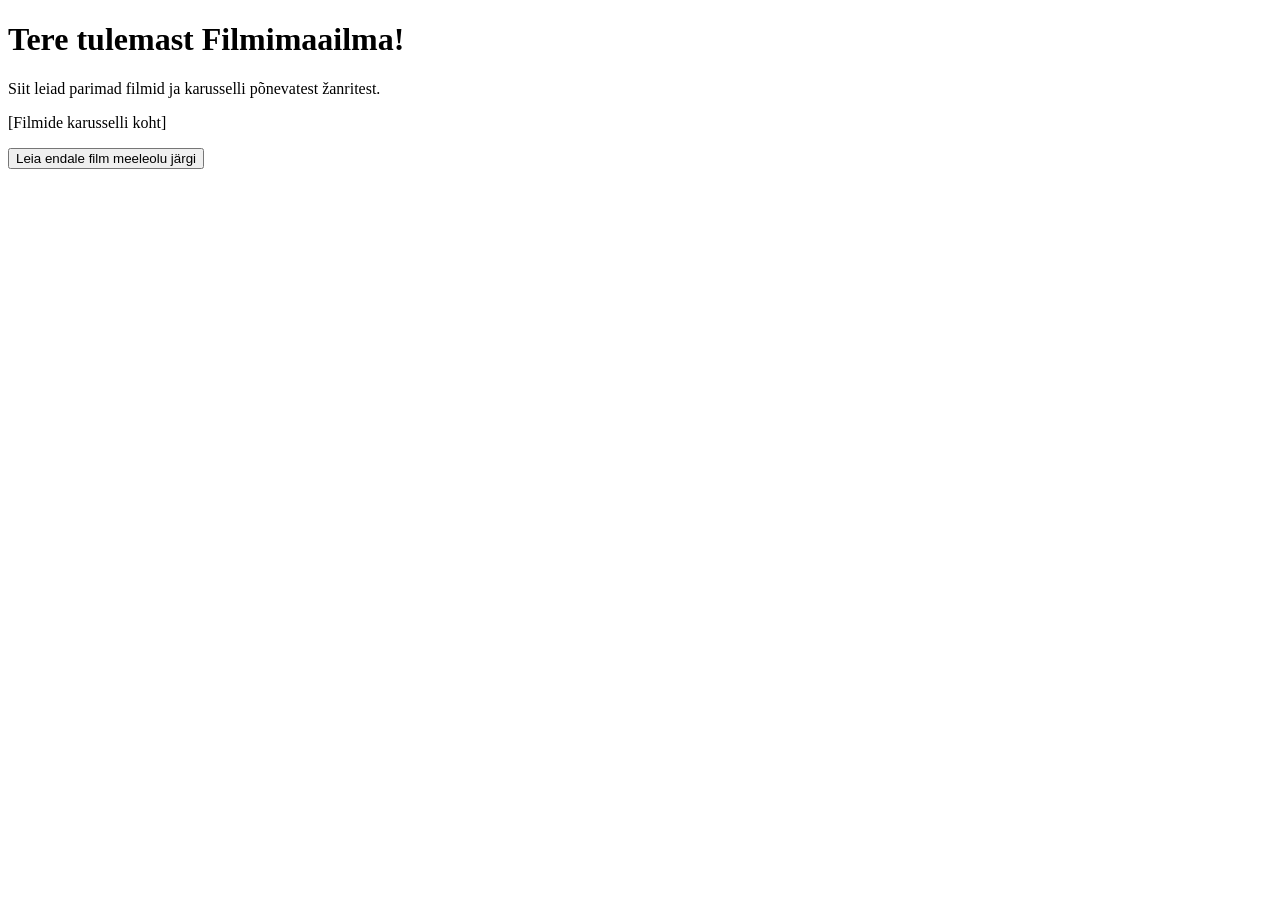
==== index.html @ fdf91d76 "Lisasin HTML baasfailid" ====
<!DOCTYPE html>
<html lang="et">
<head>
    <meta charset="UTF-8">
    <meta name="viewport" content="width=device-width, initial-scale=1.0">
    <title>Filmimaailm - Avaleht</title>
</head>
<body>

    <h1>Tere tulemast Filmimaailma!</h1>
    <p>Siit leiad parimad filmid ja karusselli põnevatest žanritest.</p>
   
    <!-- Siia kohta tuleb hiljem filmide karussell -->
    <p>[Filmide karusselli koht]</p>

    <!-- Plaanis märgitud nupp keskel, mis viib küsitluse lehele -->
    <p>
        <a href="kusitlus.html"><button>Leia endale film meeleolu järgi</button></a>
    </p>

</body>
</html>
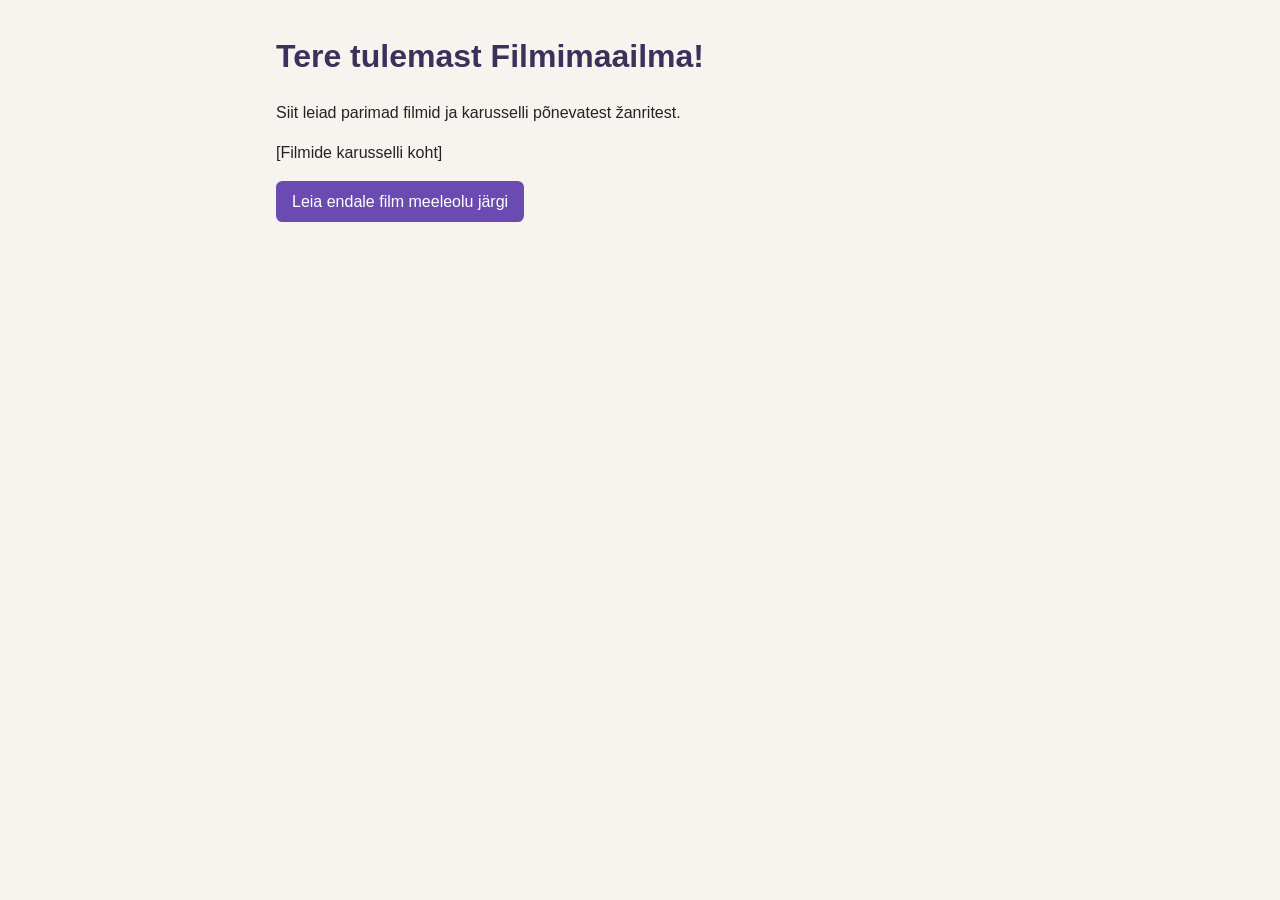
==== commit 828c127e: "Lisa stiil baasfailidele" ====
--- a/index.html
+++ b/index.html
@@ -4,6 +4,7 @@
     <meta charset="UTF-8">
     <meta name="viewport" content="width=device-width, initial-scale=1.0">
     <title>Filmimaailm - Avaleht</title>
+    <link rel="stylesheet" href="style.css">
 </head>
 <body>
 
@@ -15,7 +16,7 @@
 
     <!-- Plaanis märgitud nupp keskel, mis viib küsitluse lehele -->
     <p>
-        <a href="kusitlus.html"><button>Leia endale film meeleolu järgi</button></a>
+        <a href="kysitlus.html"><button>Leia endale film meeleolu järgi</button></a>
     </p>
 
 </body>
--- a/style.css
+++ b/style.css
@@ -0,0 +1,50 @@
+* {
+    box-sizing: border-box;
+}
+
+body {
+    max-width: 760px;
+    margin: 0 auto;
+    padding: 2rem 1rem;
+    color: #242424;
+    background: #f7f4ef;
+    font-family: Arial, sans-serif;
+    line-height: 1.5;
+}
+
+h1 {
+    margin-top: 0;
+    color: #3d315b;
+}
+
+h3 {
+    margin-top: 2rem;
+    color: #3d315b;
+}
+
+a {
+    color: #6b4bb1;
+}
+
+button {
+    padding: 0.7rem 1rem;
+    border: 0;
+    border-radius: 0.4rem;
+    color: #fff;
+    background: #6b4bb1;
+    font-size: 1rem;
+    cursor: pointer;
+}
+
+button:hover {
+    background: #563a91;
+}
+
+label {
+    display: inline-block;
+    margin: 0.35rem 0;
+}
+
+input {
+    margin-right: 0.4rem;
+}
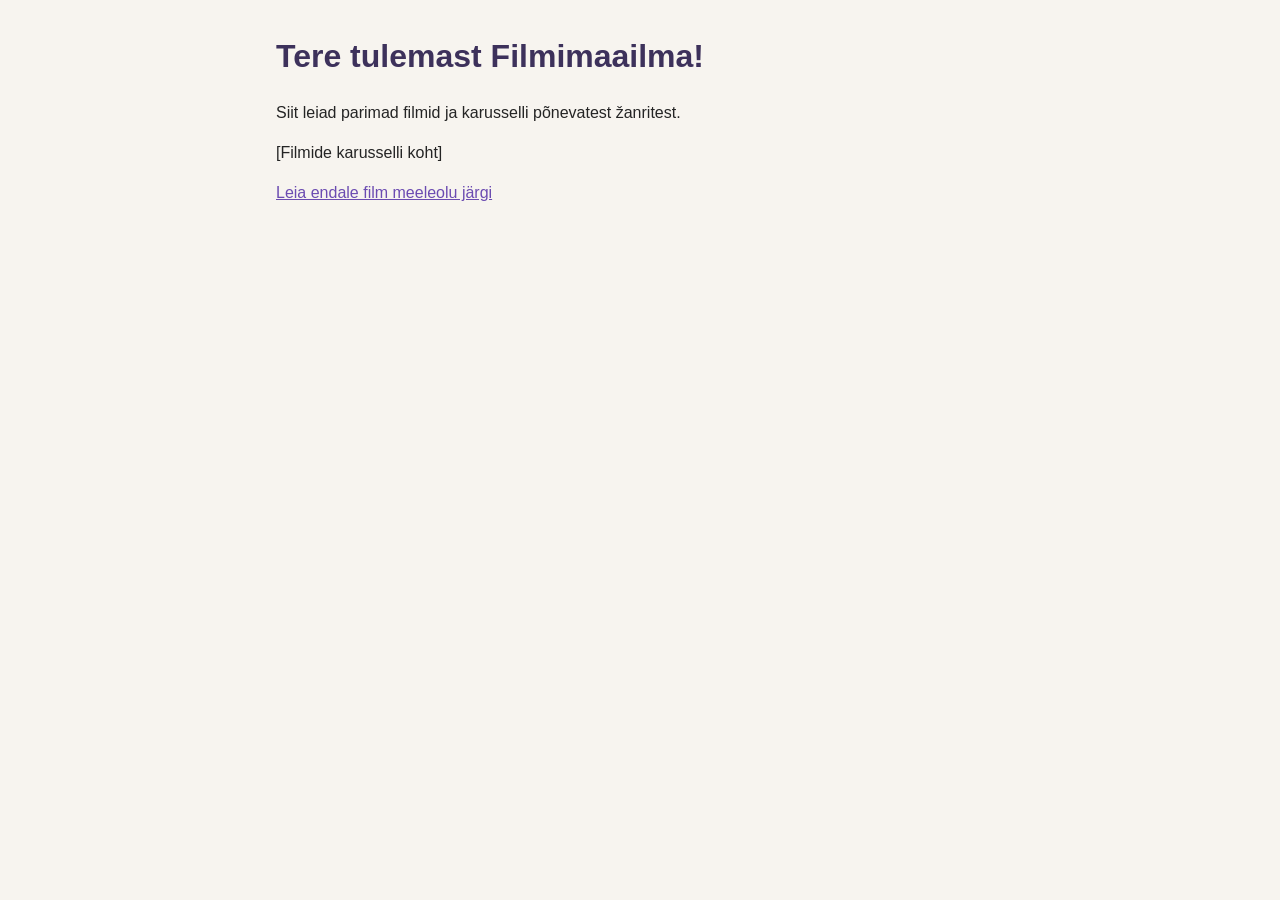
==== commit e74ae266: "Parandasin avalehe lingi" ====
--- a/index.html
+++ b/index.html
@@ -16,8 +16,8 @@
 
     <!-- Plaanis märgitud nupp keskel, mis viib küsitluse lehele -->
     <p>
-        <a href="kysitlus.html"><button>Leia endale film meeleolu järgi</button></a>
+        <a class="nupp" href="kysitlus.html">Leia endale film meeleolu järgi</a>
     </p>
 
 </body>
-</html>+</html>
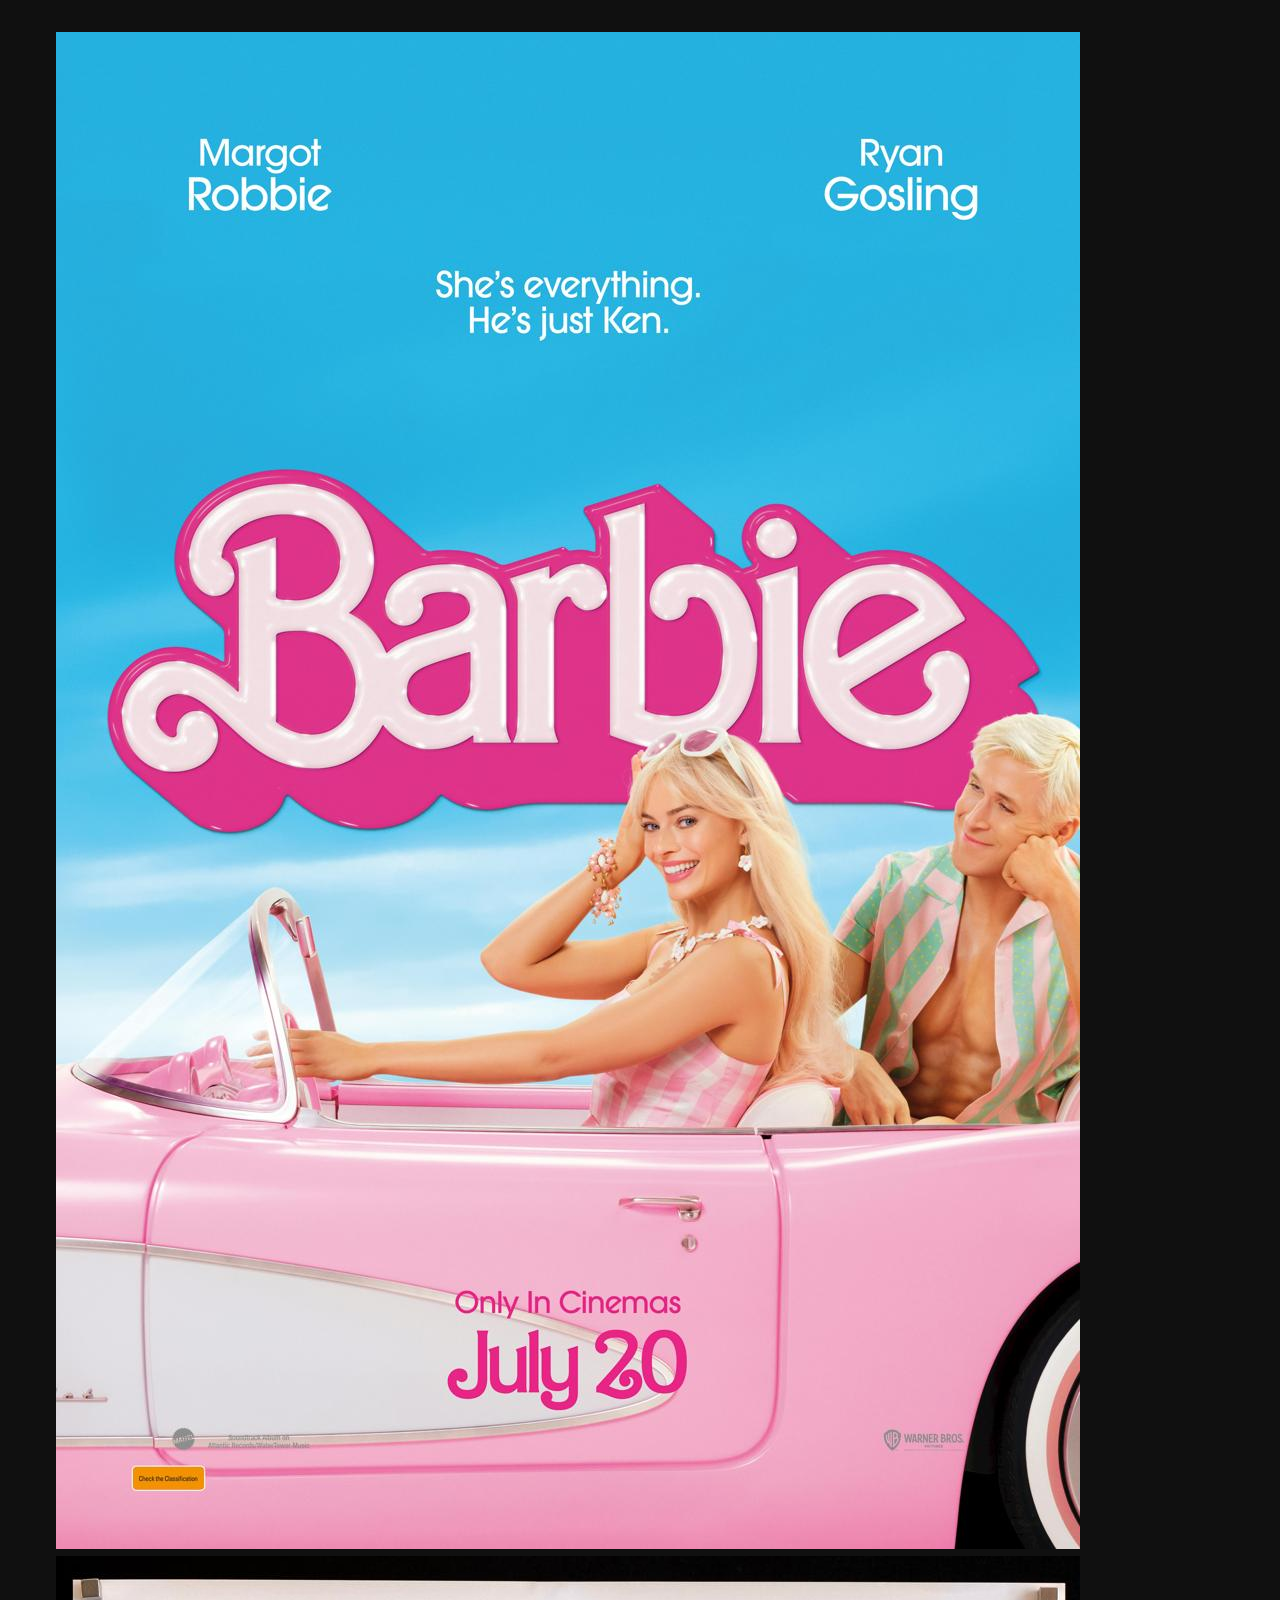
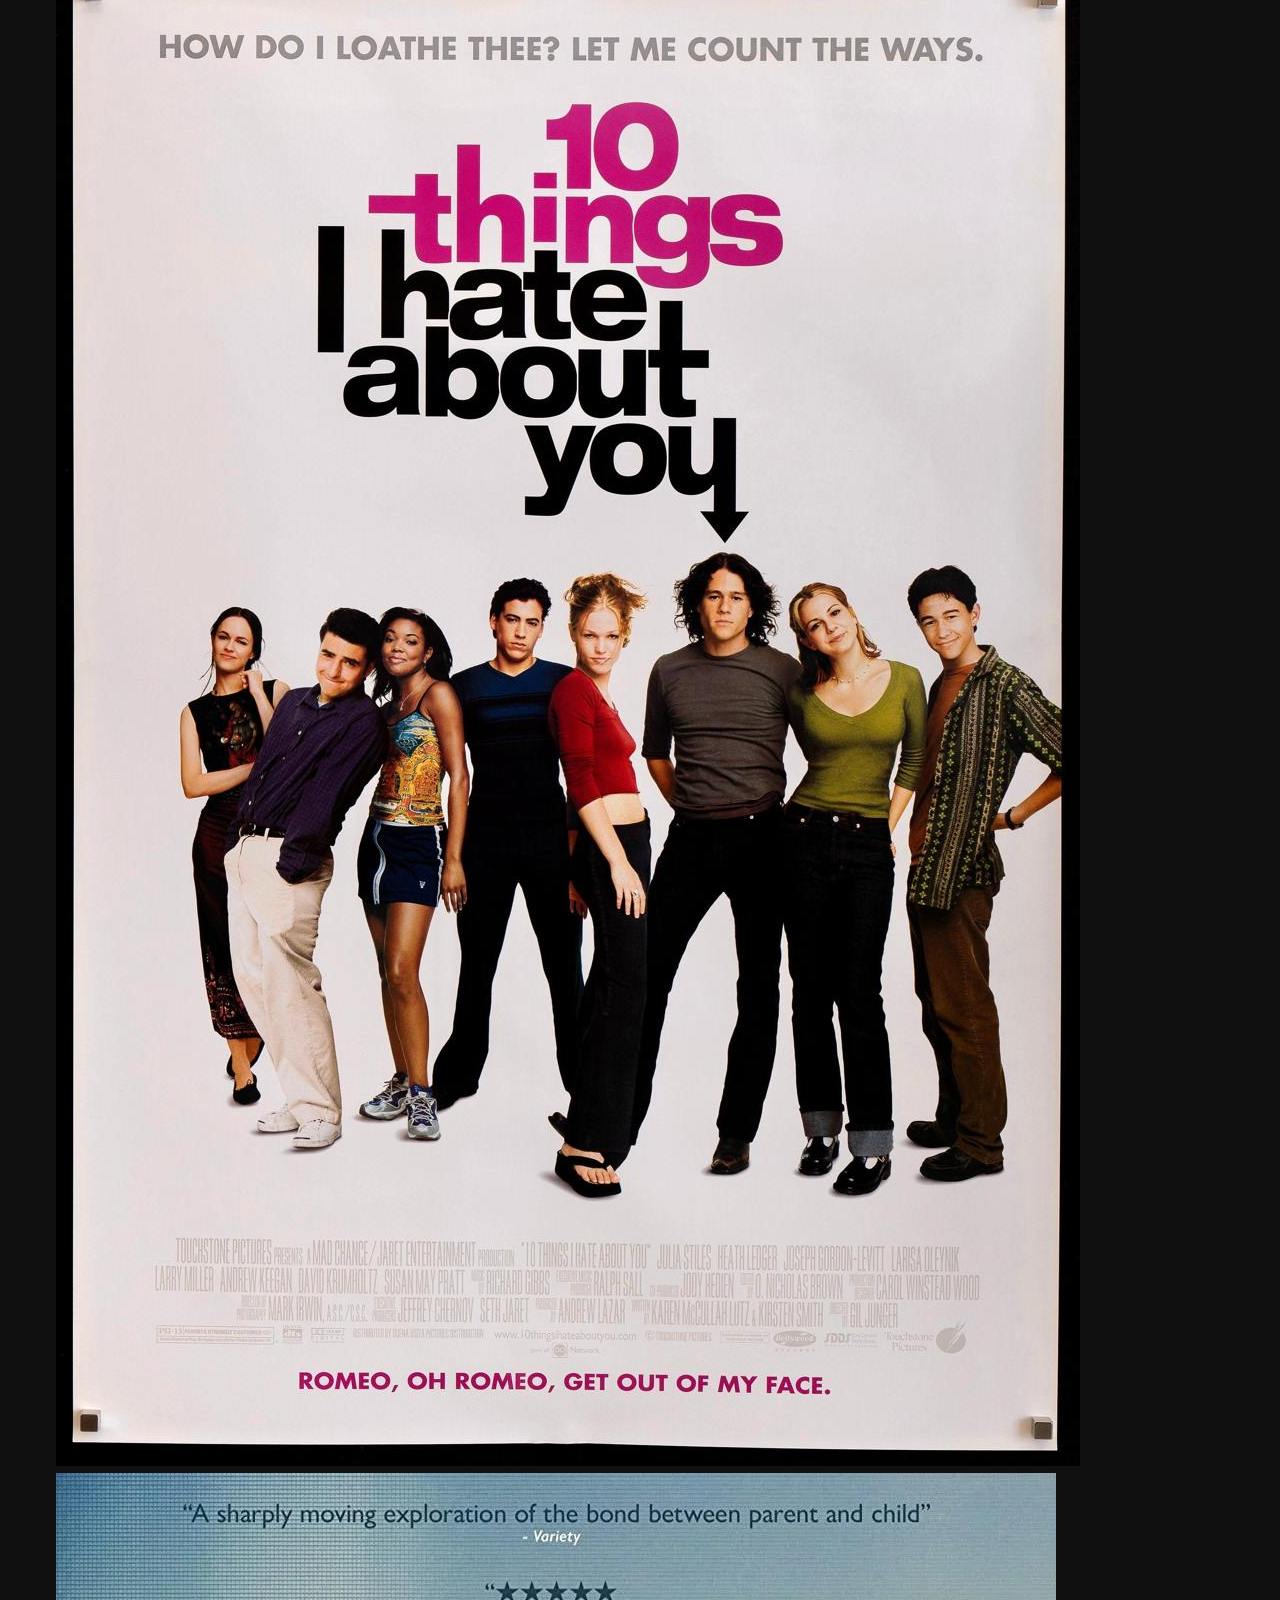
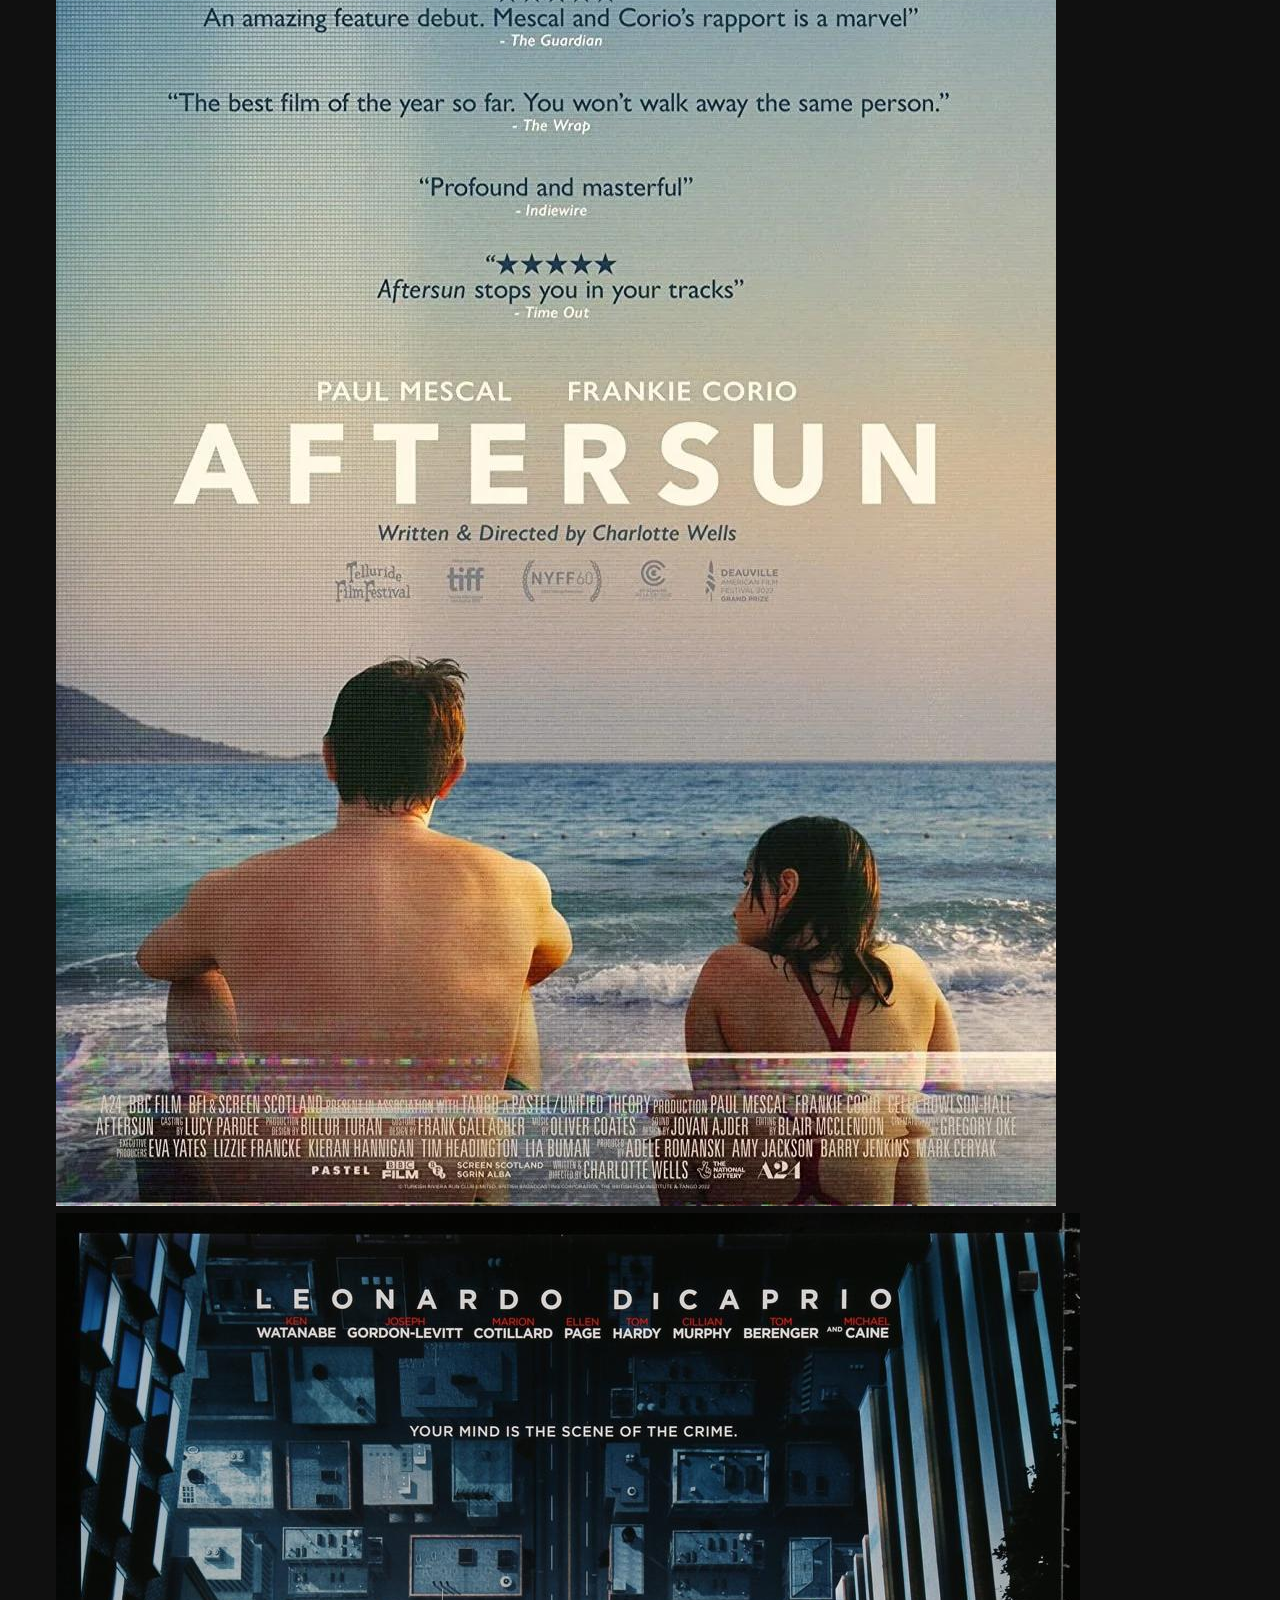
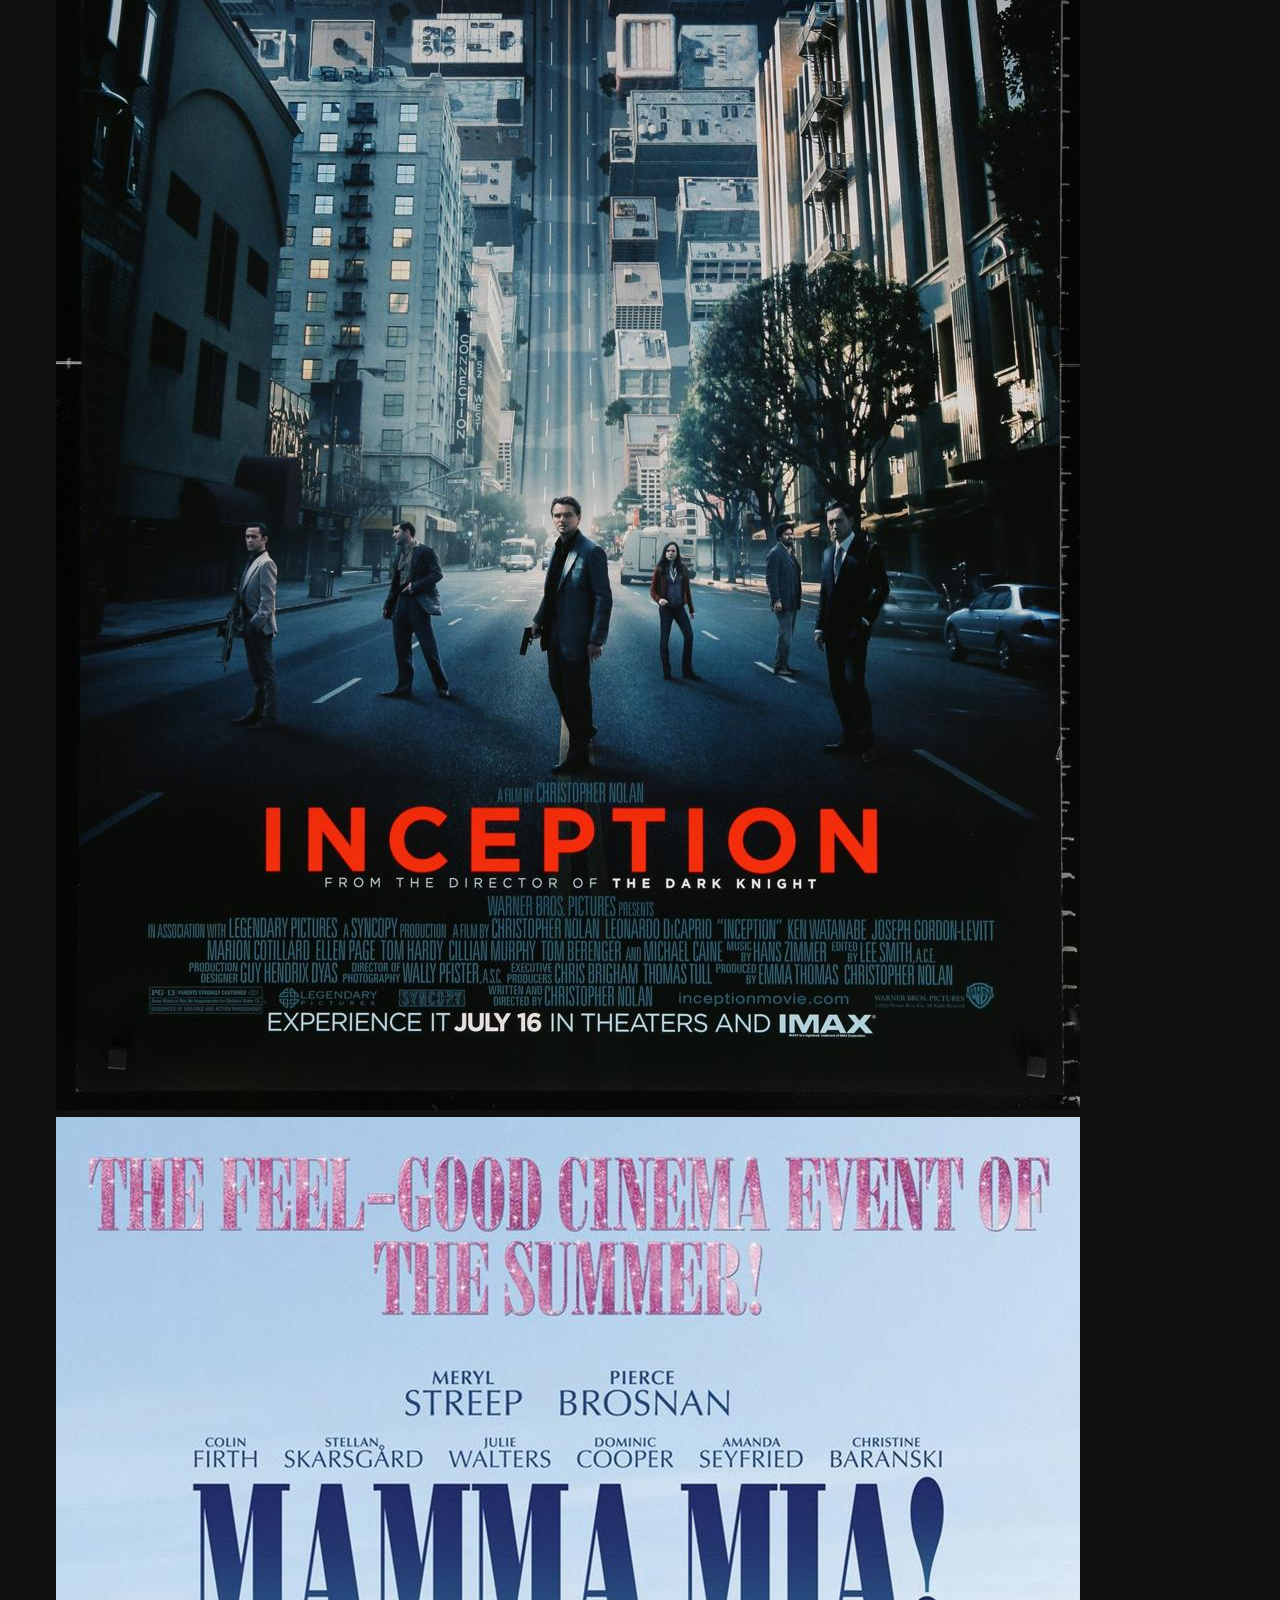
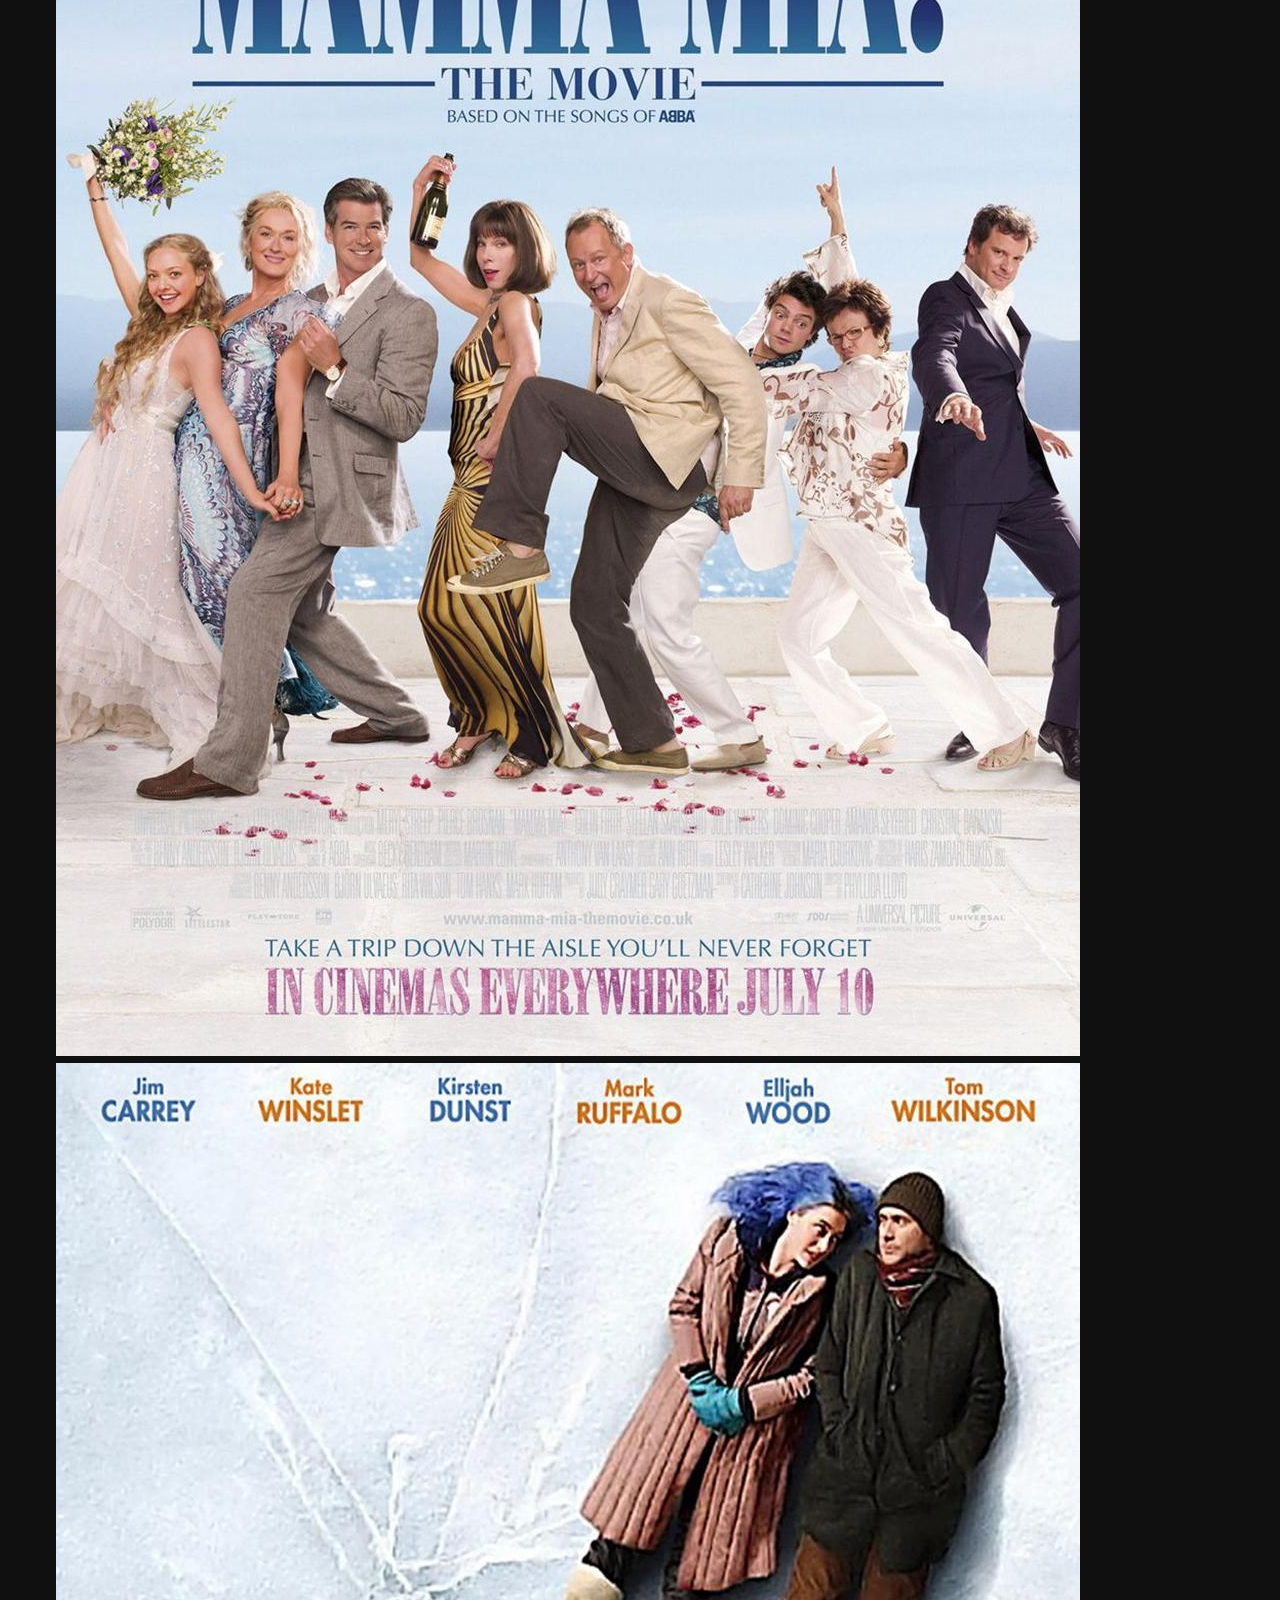
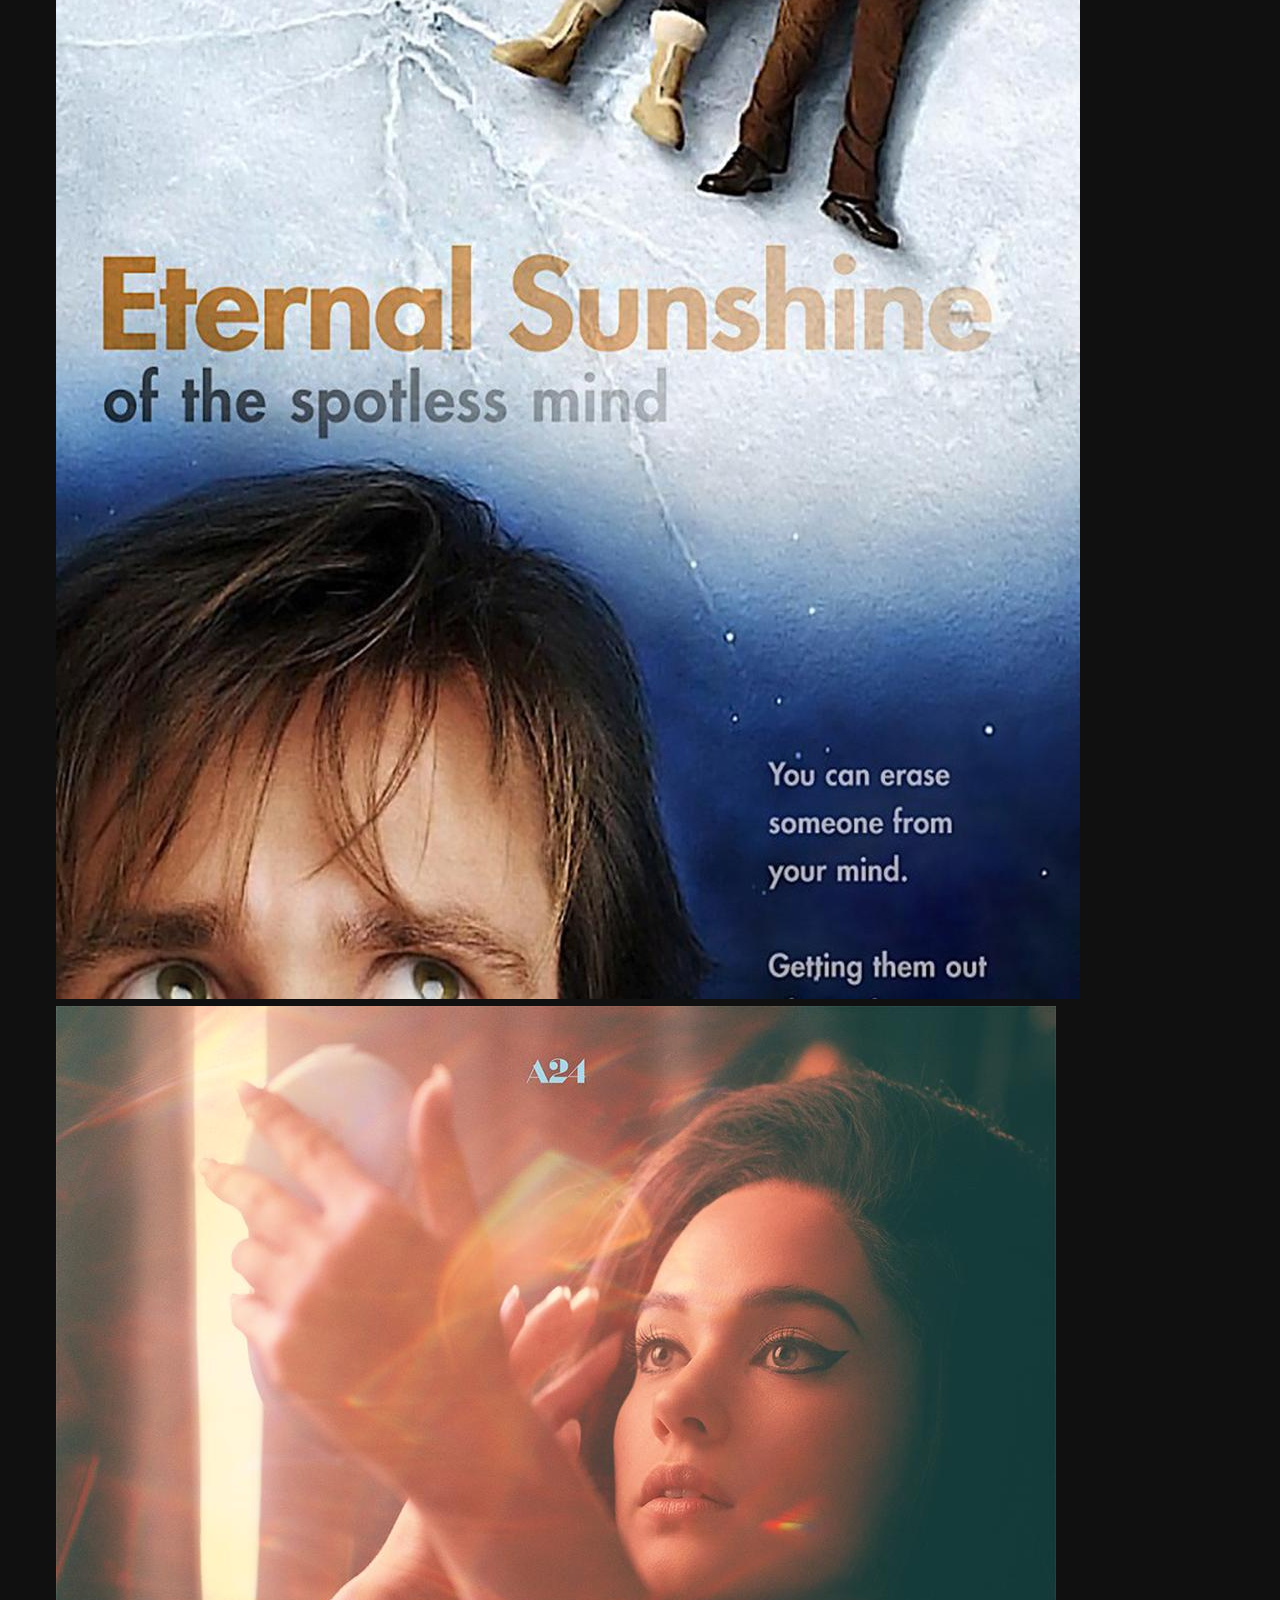
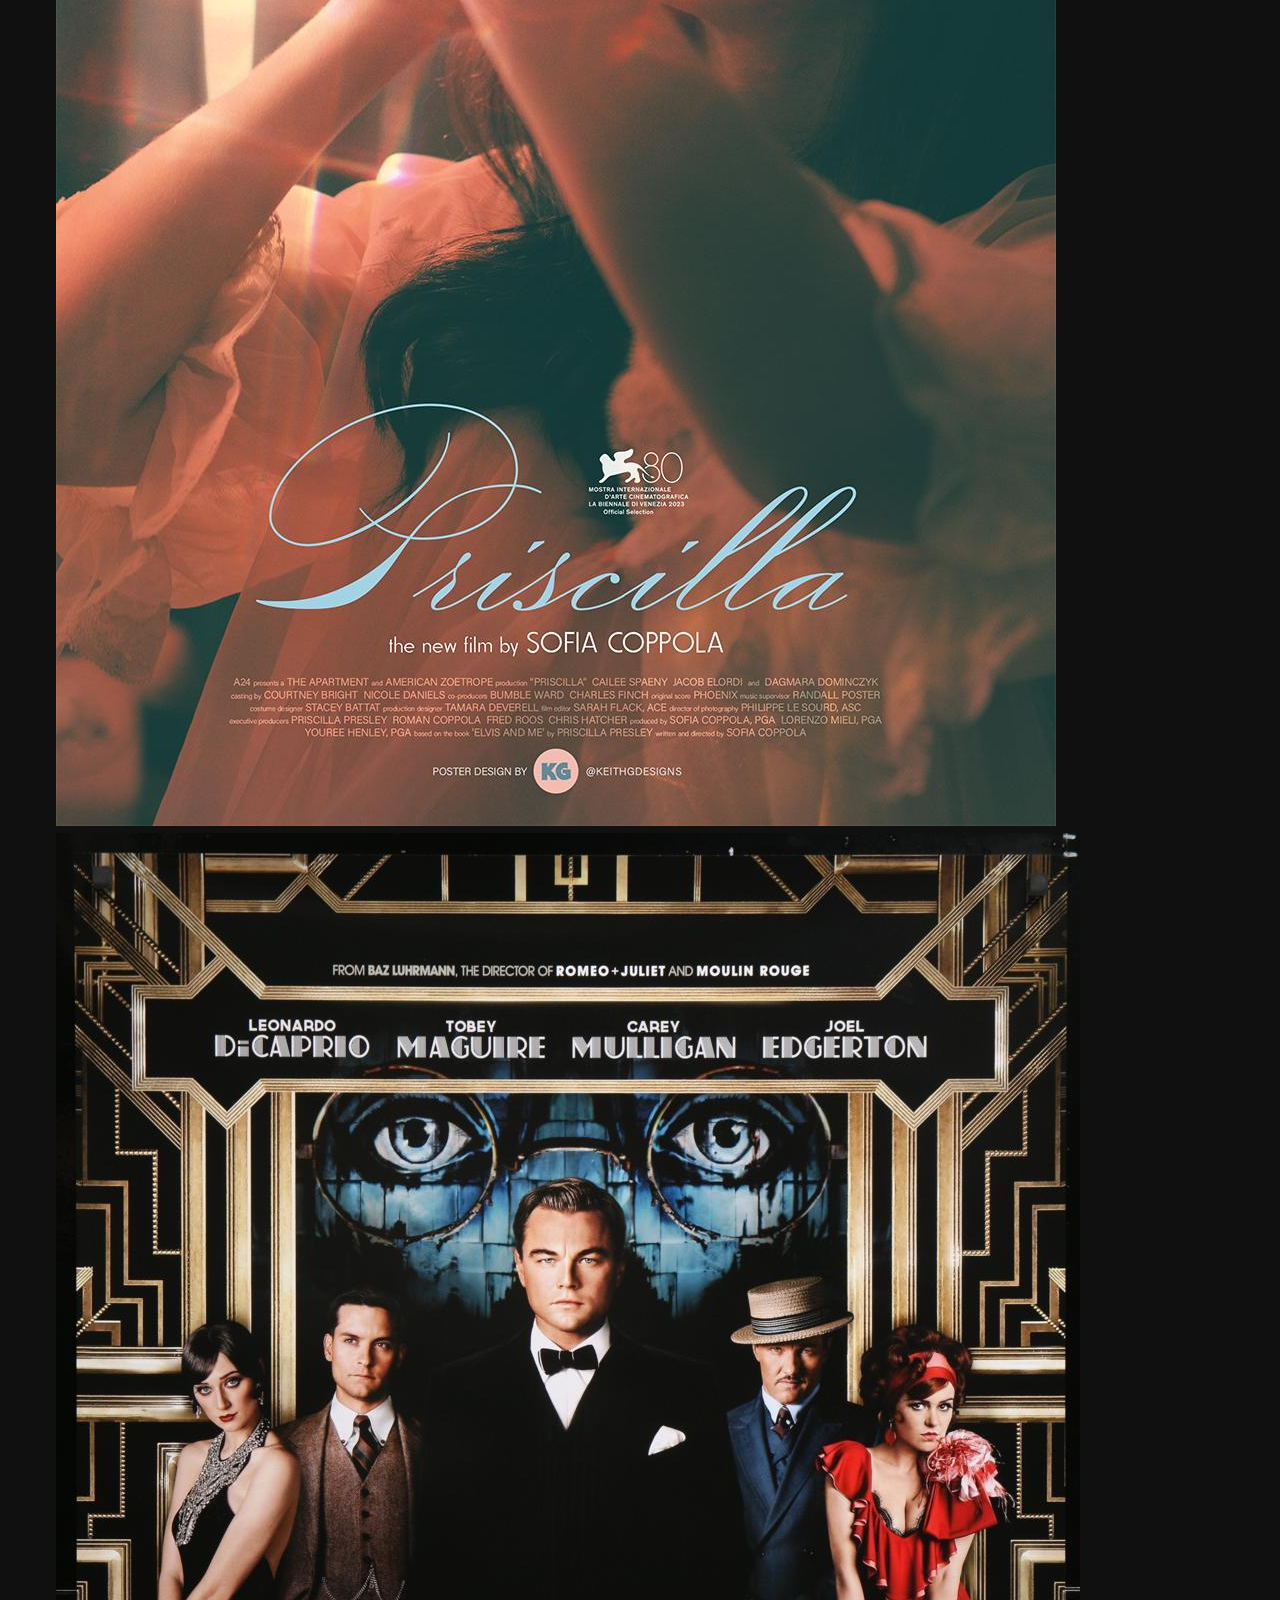
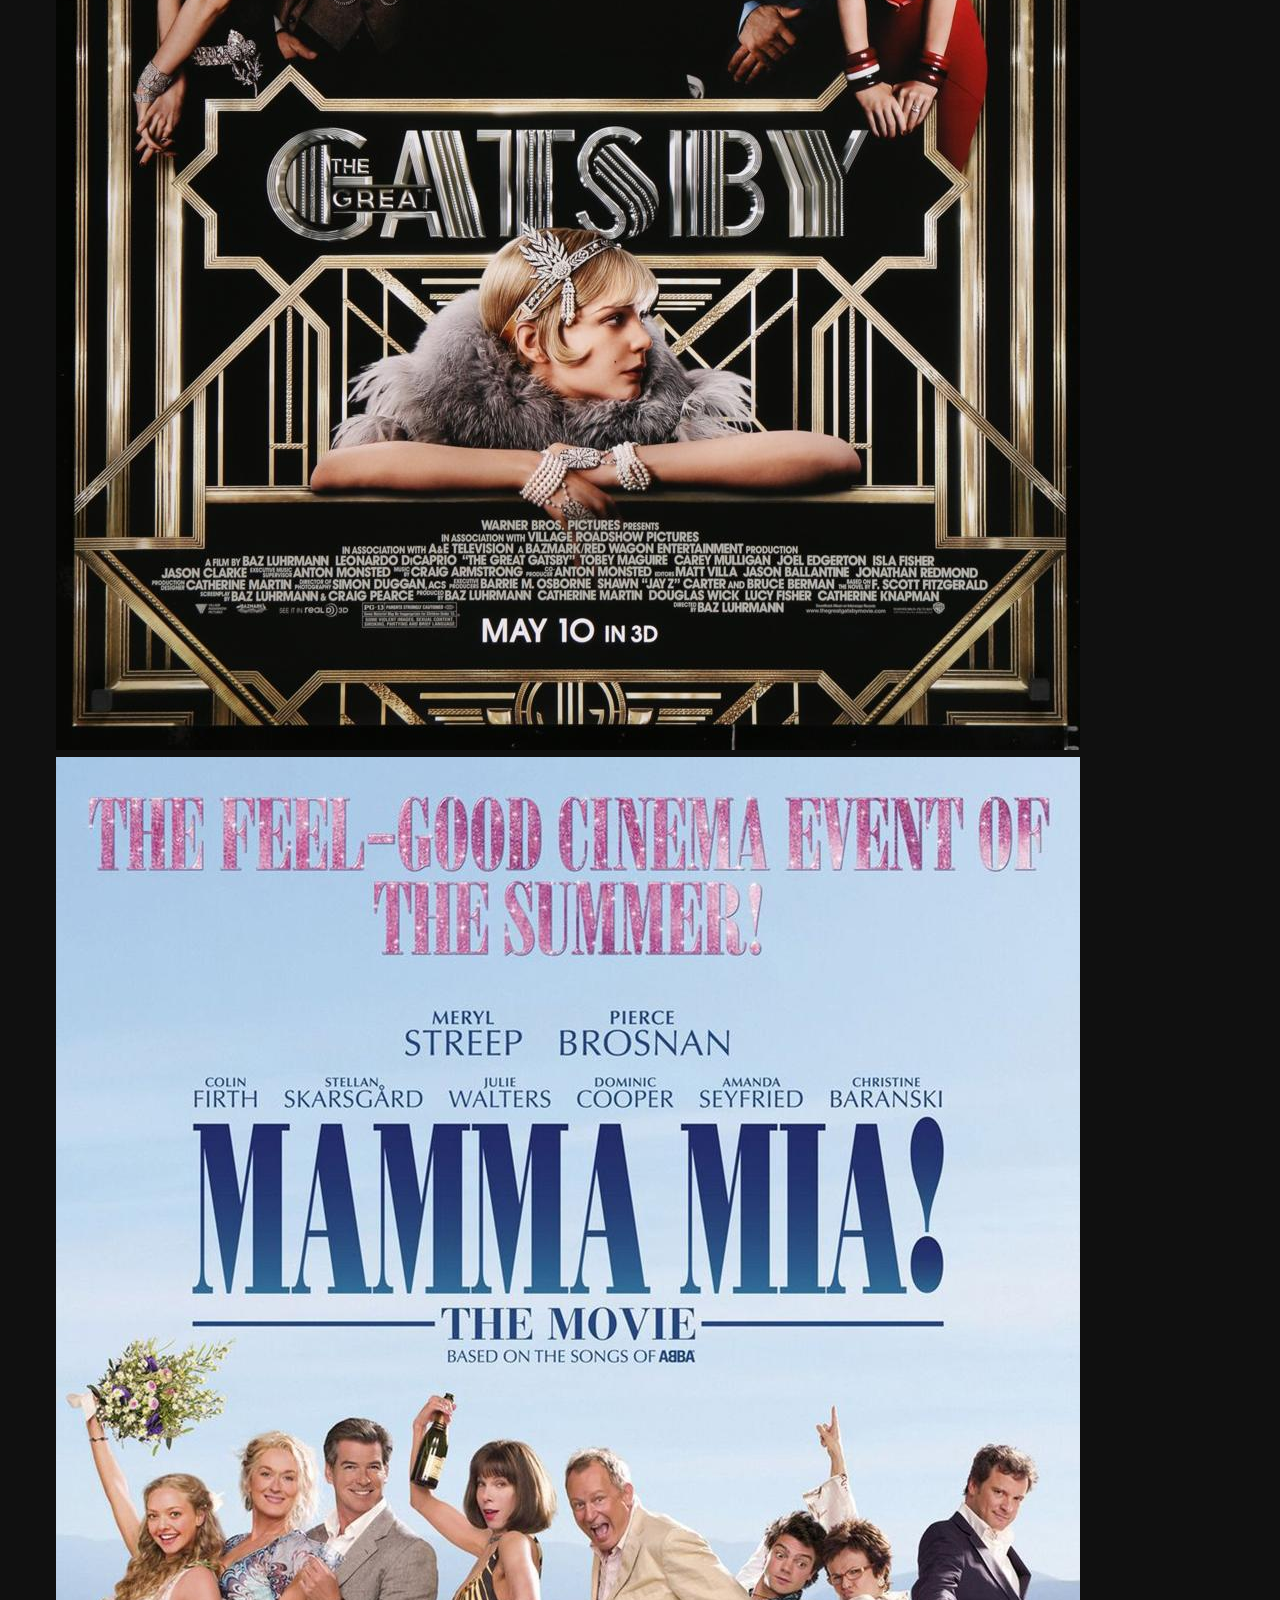
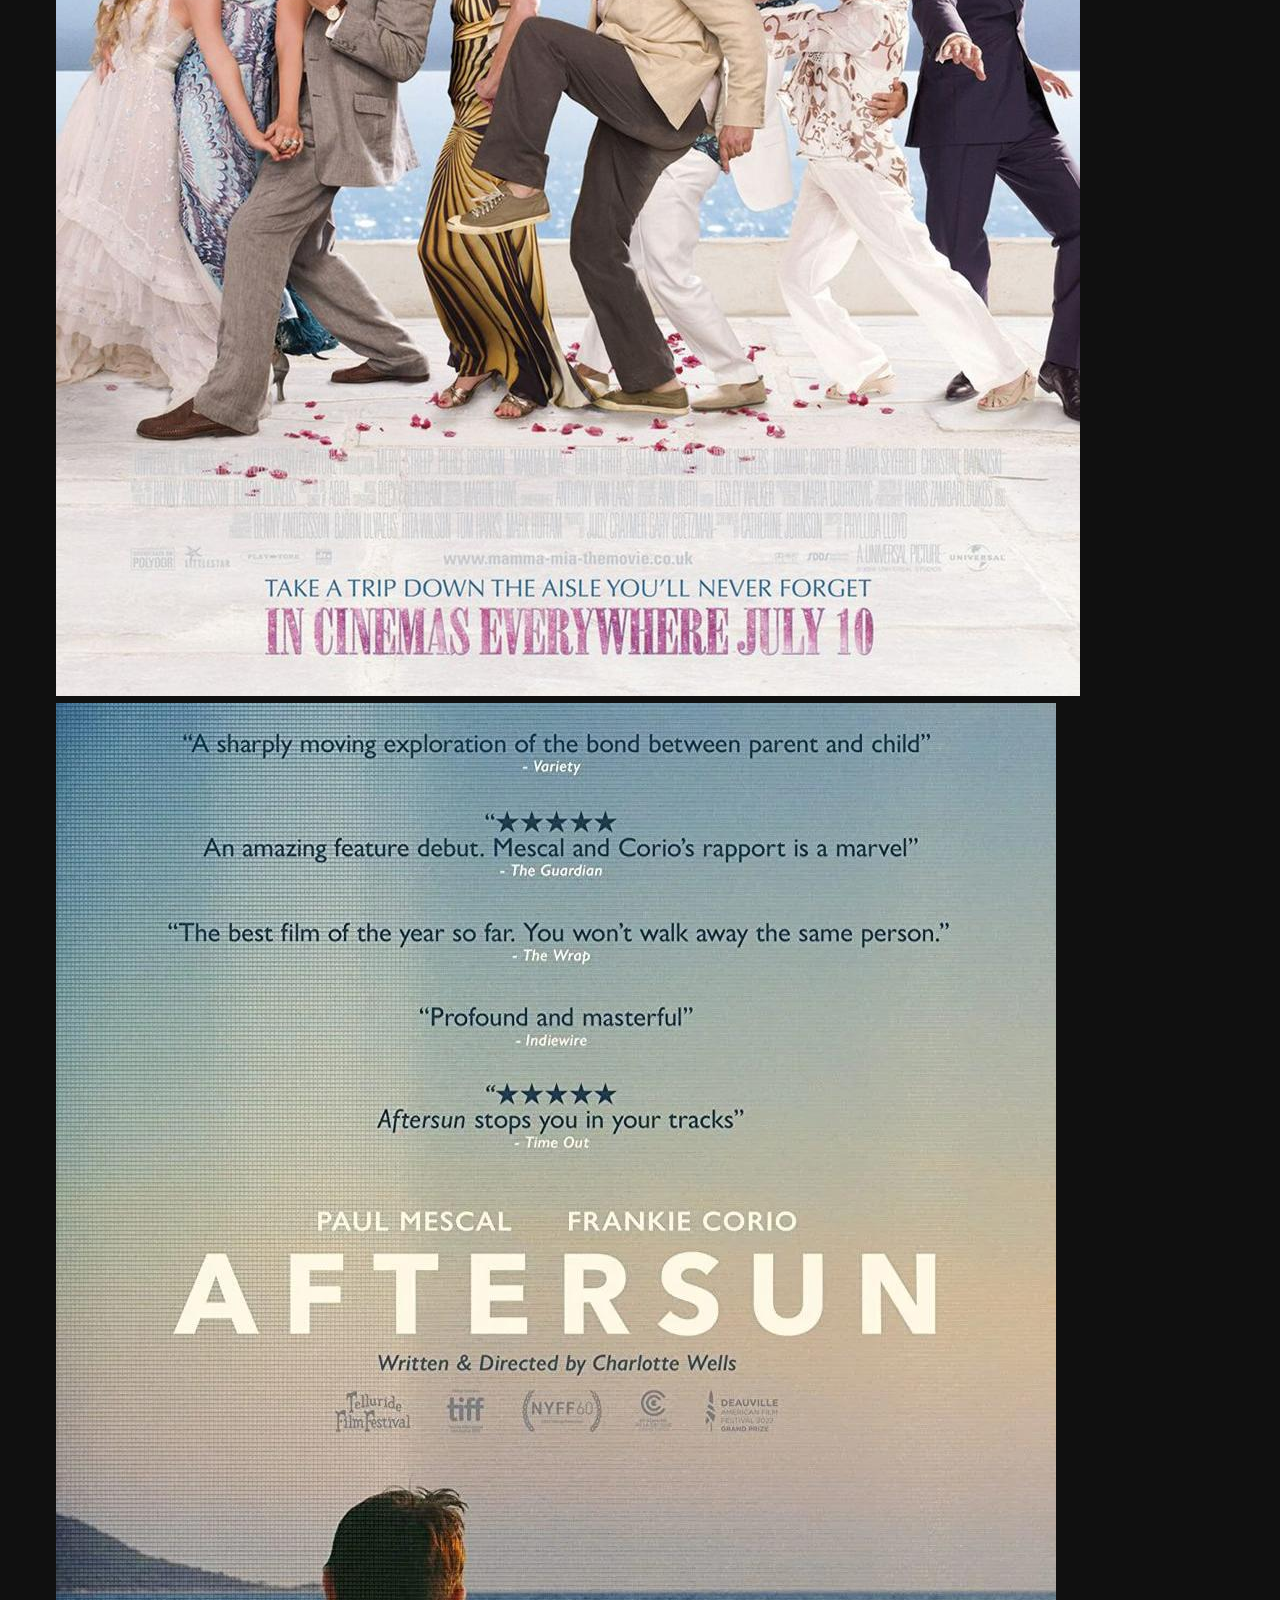
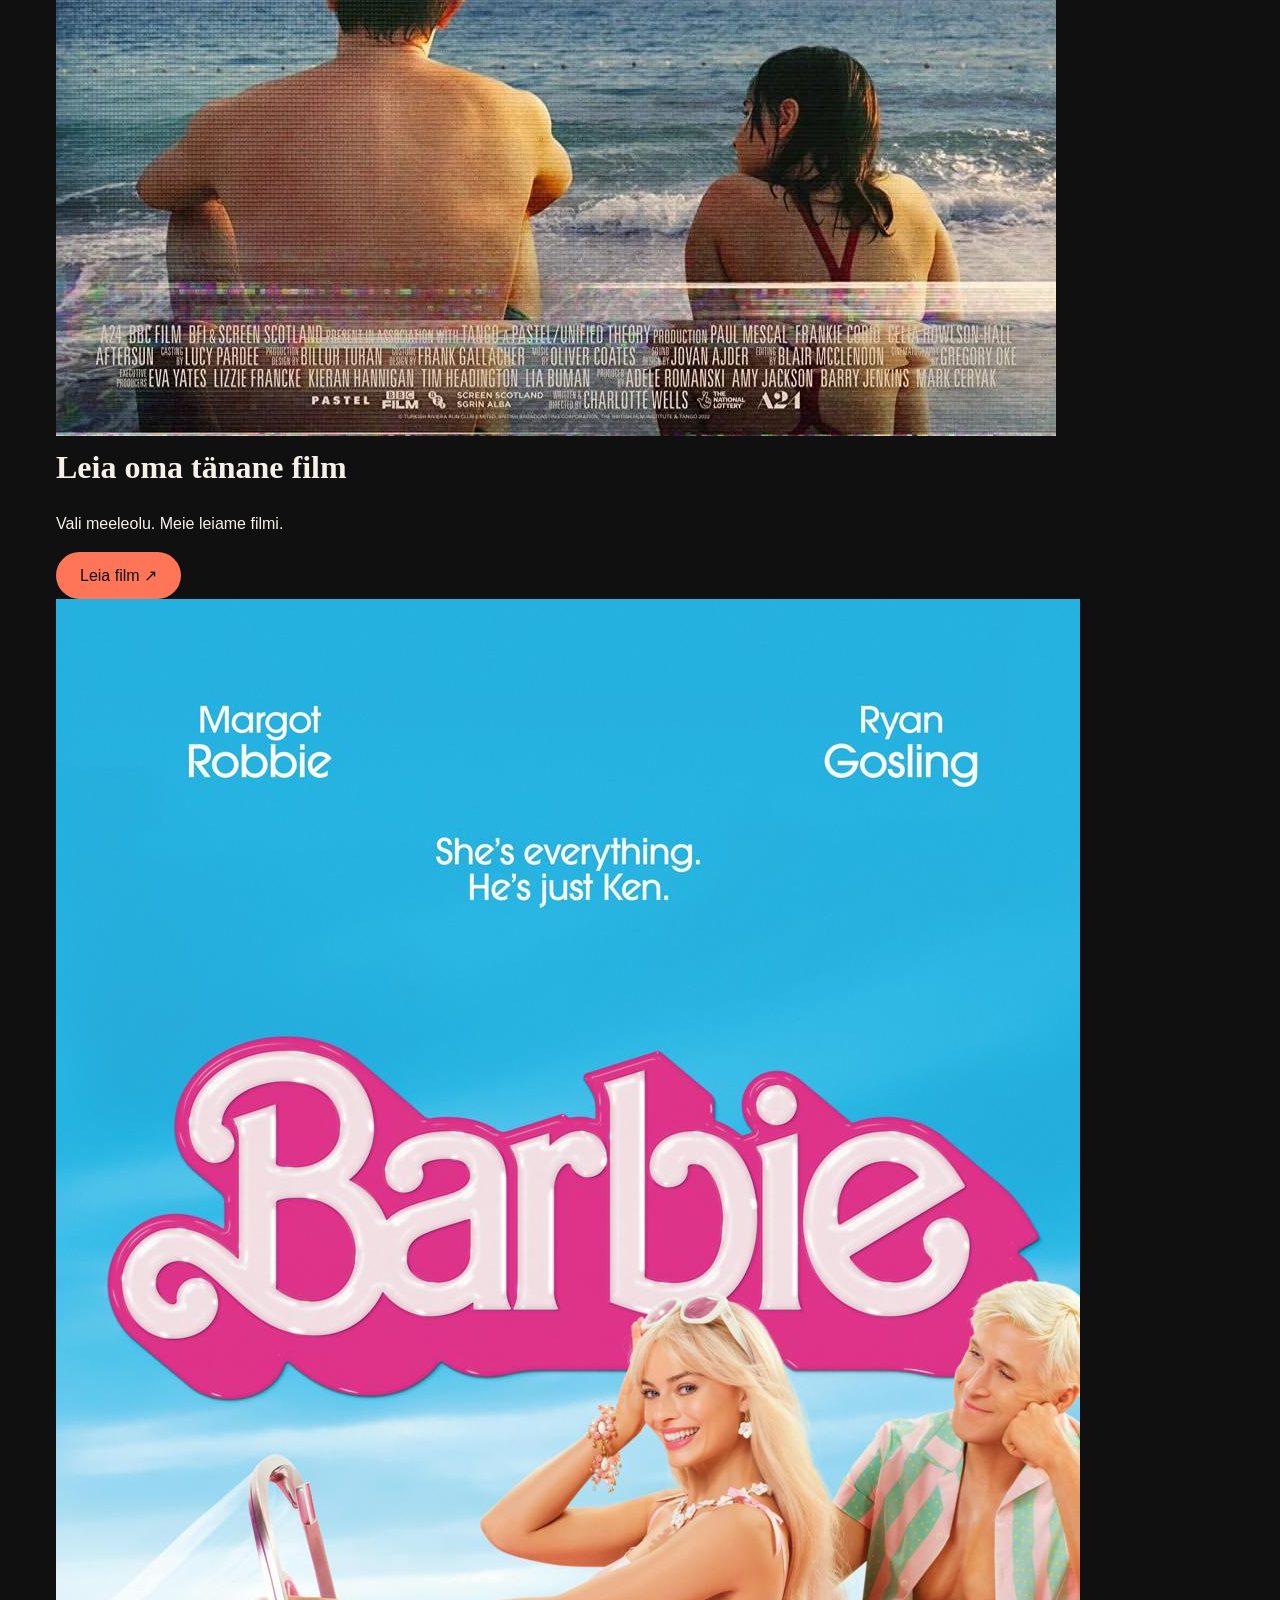
==== commit df369771: "Kujundasin avalehe Figma järgi" ====
--- a/index.html
+++ b/index.html
@@ -8,16 +8,54 @@
 </head>
 <body>
 
-    <h1>Tere tulemast Filmimaailma!</h1>
-    <p>Siit leiad parimad filmid ja karusselli põnevatest žanritest.</p>
-   
-    <!-- Siia kohta tuleb hiljem filmide karussell -->
-    <p>[Filmide karusselli koht]</p>
+    <main>
 
-    <!-- Plaanis märgitud nupp keskel, mis viib küsitluse lehele -->
-    <p>
-        <a class="nupp" href="kysitlus.html">Leia endale film meeleolu järgi</a>
-    </p>
+        <!-- Ülemine plakatirida -->
+        <div class="plakatid">
+            <img src="images/barbie.jpg" alt="Barbie">
+            <img src="images/10_things_i.jpg" alt="10 Things I Hate About You">
+            <img src="images/after_sun.jpg" alt="Aftersun">
+            <img src="images/inception.jpg" alt="Inception">
+            <img src="images/mamma_mia.jpg" alt="Mamma Mia">
+            <img src="images/eternalsunshine.jpg" alt="Eternal Sunshine of the Spotless Mind">
+            <img src="images/priscilla.jpg" alt="Priscilla">
+            <img src="images/thegreatgatsby.jpg" alt="The Great Gatsby">
+        </div>
+
+        <!-- Keskmine rida -->
+        <div class="keskmine-osa">
+
+            <div class="kyljeplakatid">
+                <img src="images/mamma_mia.jpg" alt="Mamma Mia">
+                <img src="images/after_sun.jpg" alt="Aftersun">
+            </div>
+
+            <div class="avalehe-tekst">
+                <h1>Leia oma tänane film</h1>
+                <p>Vali meeleolu. Meie leiame filmi.</p>
+                <a class="nupp" href="kysitlus.html">Leia film ↗</a>
+            </div>
+
+            <div class="kyljeplakatid">
+                <img src="images/barbie.jpg" alt="Barbie">
+                <img src="images/thegreatgatsby.jpg" alt="The Great Gatsby">
+            </div>
+
+        </div>
+
+        <!-- Alumine plakatirida -->
+        <div class="plakatid">
+            <img src="images/inception.jpg" alt="Inception">
+            <img src="images/priscilla.jpg" alt="Priscilla">
+            <img src="images/eternalsunshine.jpg" alt="Eternal Sunshine of the Spotless Mind">
+            <img src="images/mamma_mia.jpg" alt="Mamma Mia">
+            <img src="images/barbie.jpg" alt="Barbie">
+            <img src="images/thegreatgatsby.jpg" alt="The Great Gatsby">
+            <img src="images/10_things_i.jpg" alt="10 Things I Hate About You">
+            <img src="images/after_sun.jpg" alt="Aftersun">
+        </div>
+
+    </main>
 
 </body>
 </html>
--- a/style.css
+++ b/style.css
@@ -3,41 +3,43 @@
 }
 
 body {
-    max-width: 760px;
+    max-width: 1200px;
     margin: 0 auto;
     padding: 2rem 1rem;
-    color: #242424;
-    background: #f7f4ef;
+    color: #f5f1e8;
+    background: #101010;
     font-family: Arial, sans-serif;
     line-height: 1.5;
 }
 
 h1 {
     margin-top: 0;
-    color: #3d315b;
+    color: #f5f1e8;
+    font-family: Georgia, serif;
 }
 
-h3 {
+h2 {
     margin-top: 2rem;
-    color: #3d315b;
+    color: #f5f1e8;
+    font-family: Georgia, serif;
 }
 
 a {
-    color: #6b4bb1;
+    color: #ff7557;
 }
 
 button {
     padding: 0.7rem 1rem;
     border: 0;
-    border-radius: 0.4rem;
-    color: #fff;
-    background: #6b4bb1;
+    border-radius: 2rem;
+    color: #101010;
+    background: #ff7557;
     font-size: 1rem;
     cursor: pointer;
 }
 
 button:hover {
-    background: #563a91;
+    background: #ff947d;
 }
 
 label {
@@ -48,3 +50,17 @@
 input {
     margin-right: 0.4rem;
 }
+
+.nupp {
+    display: inline-block;
+    padding: 0.7rem 1.5rem;
+    border-radius: 2rem;
+    background: #ff7557;
+    color: #101010;
+    text-decoration: none;
+}
+
+.nupp:hover {
+    background: #ff947d;
+}
+
